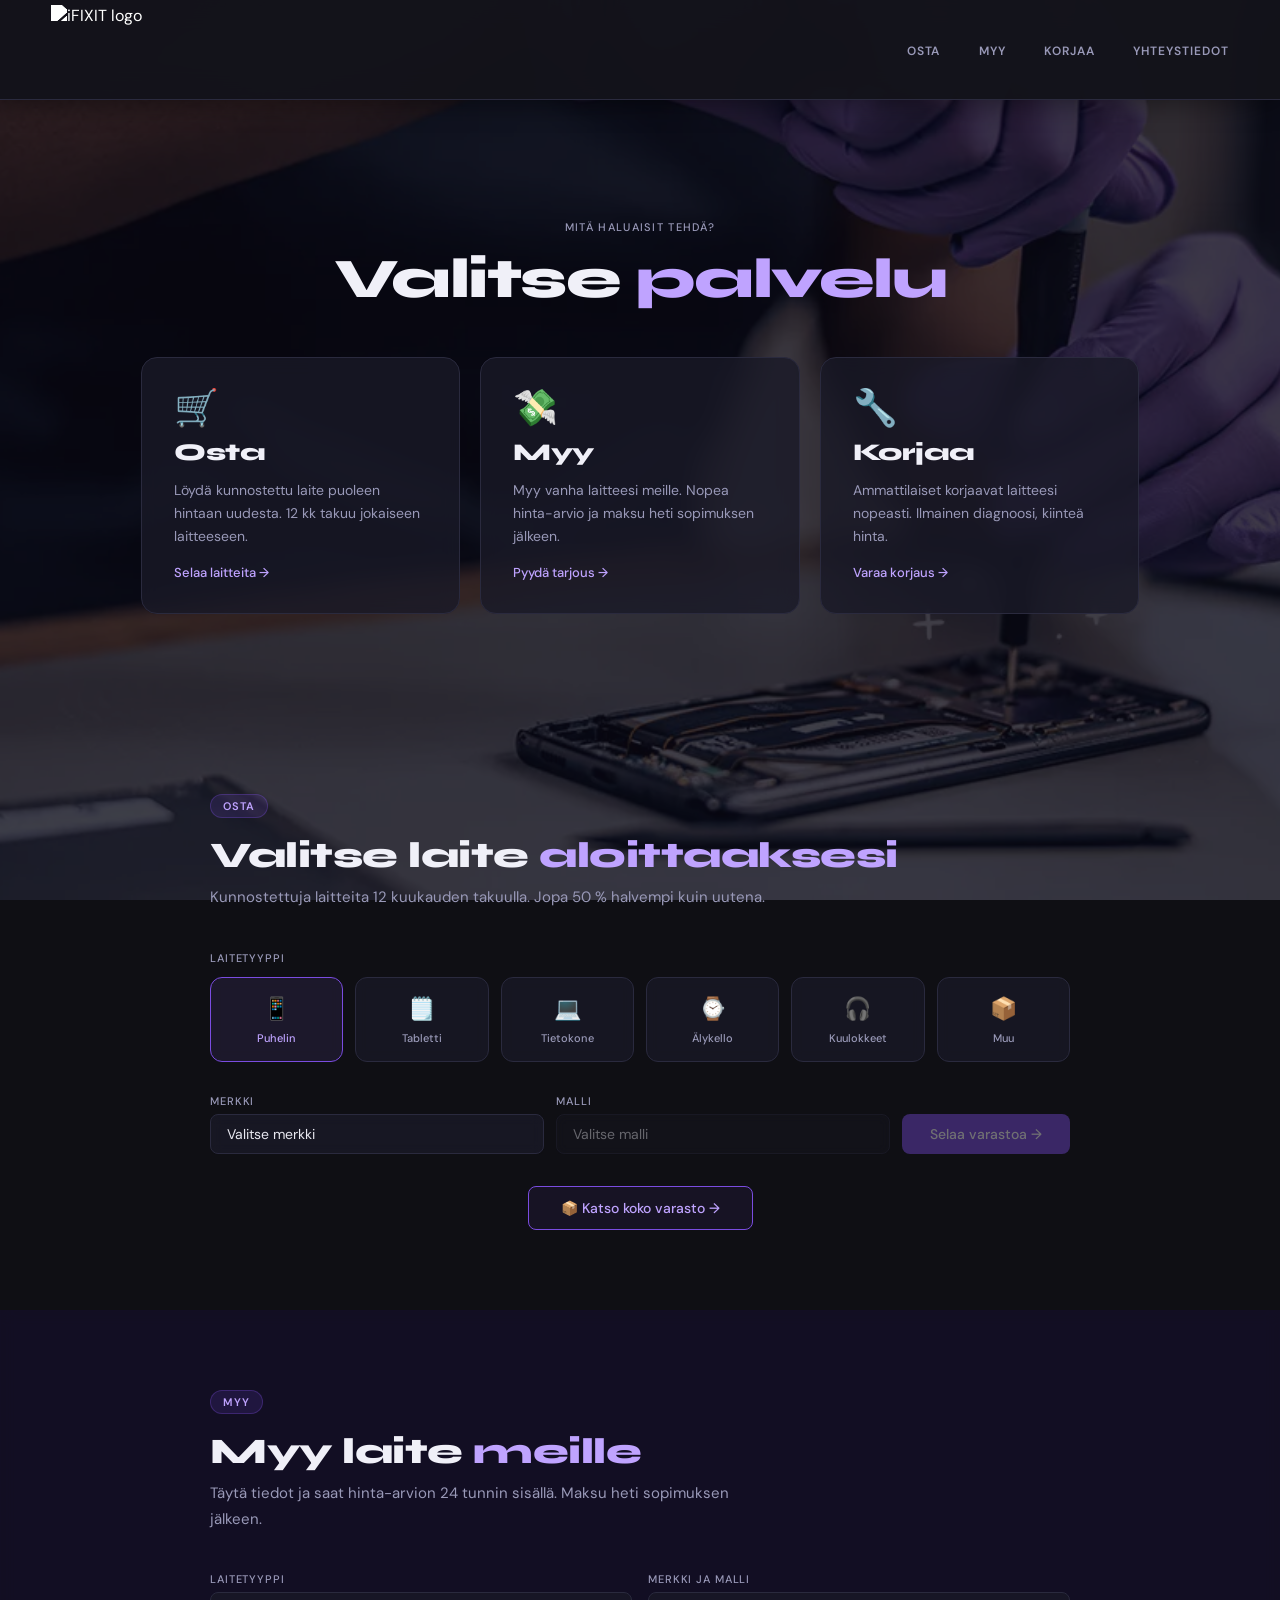
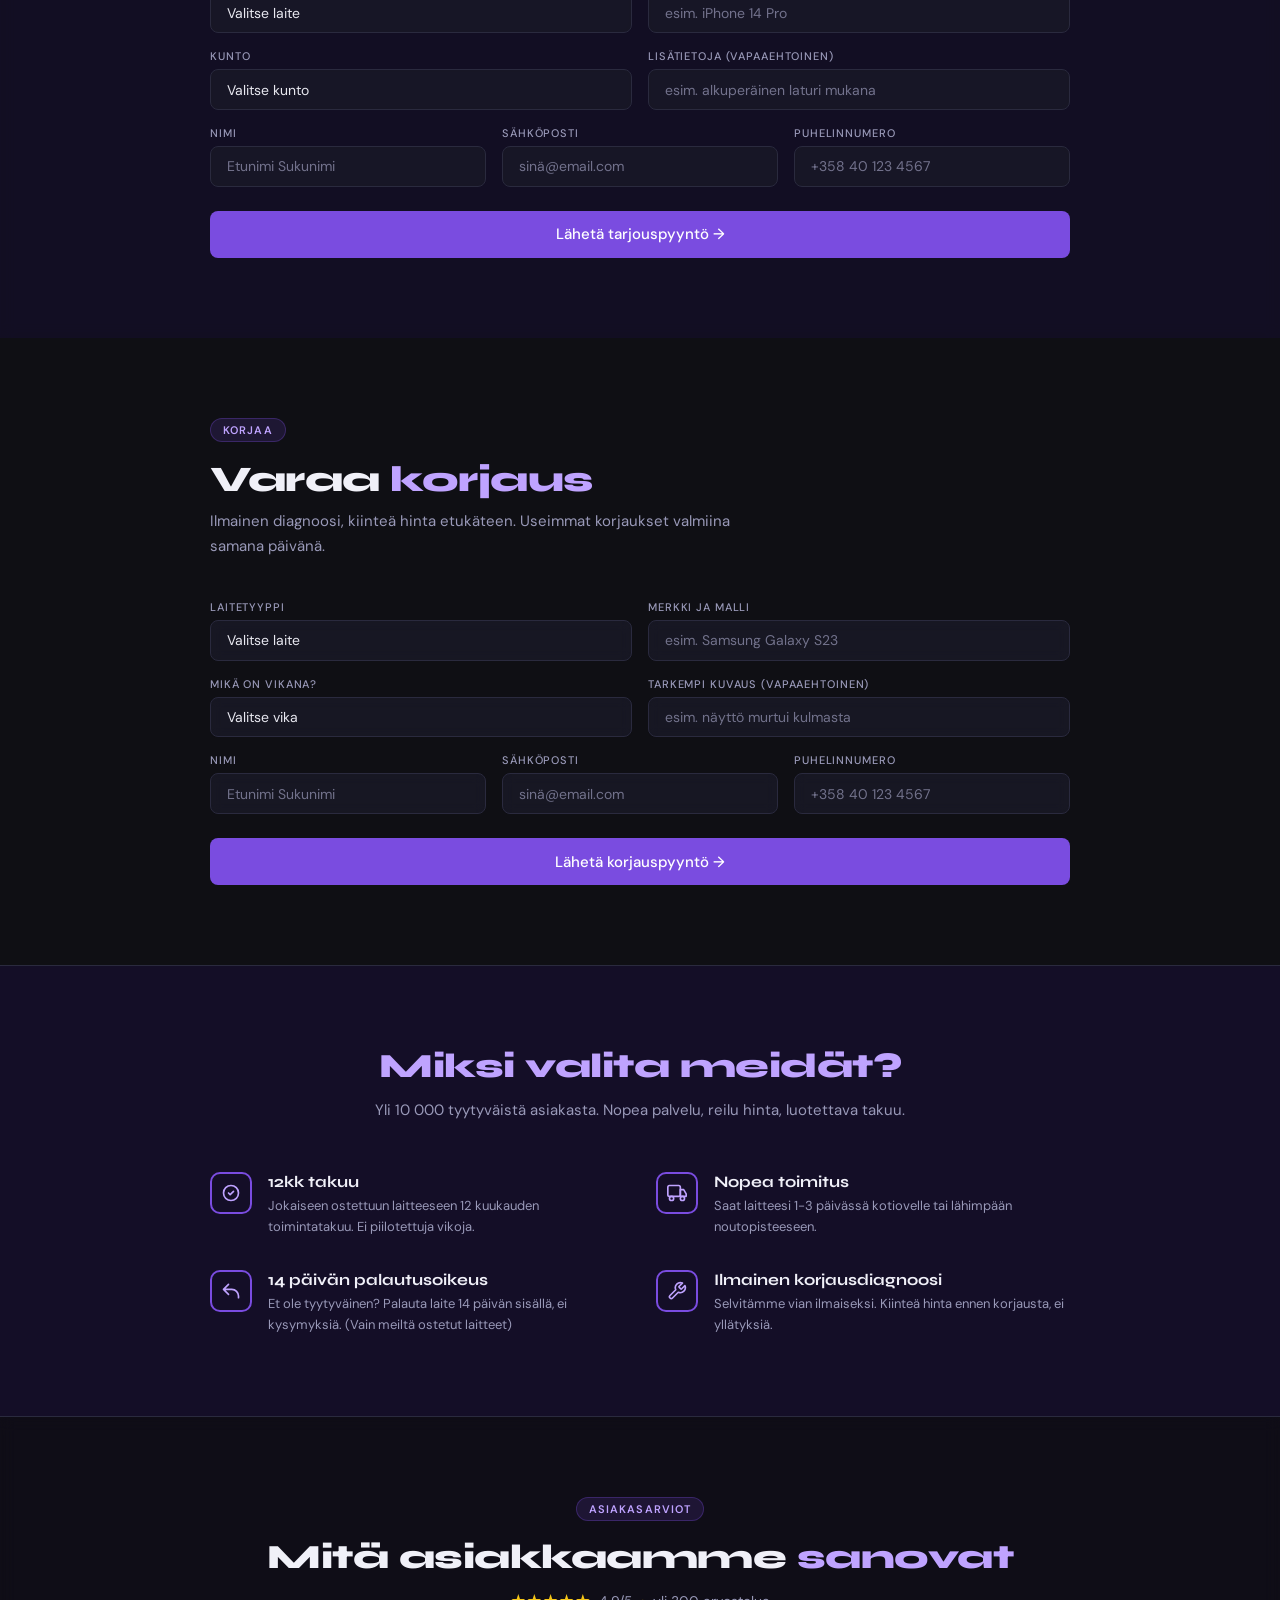
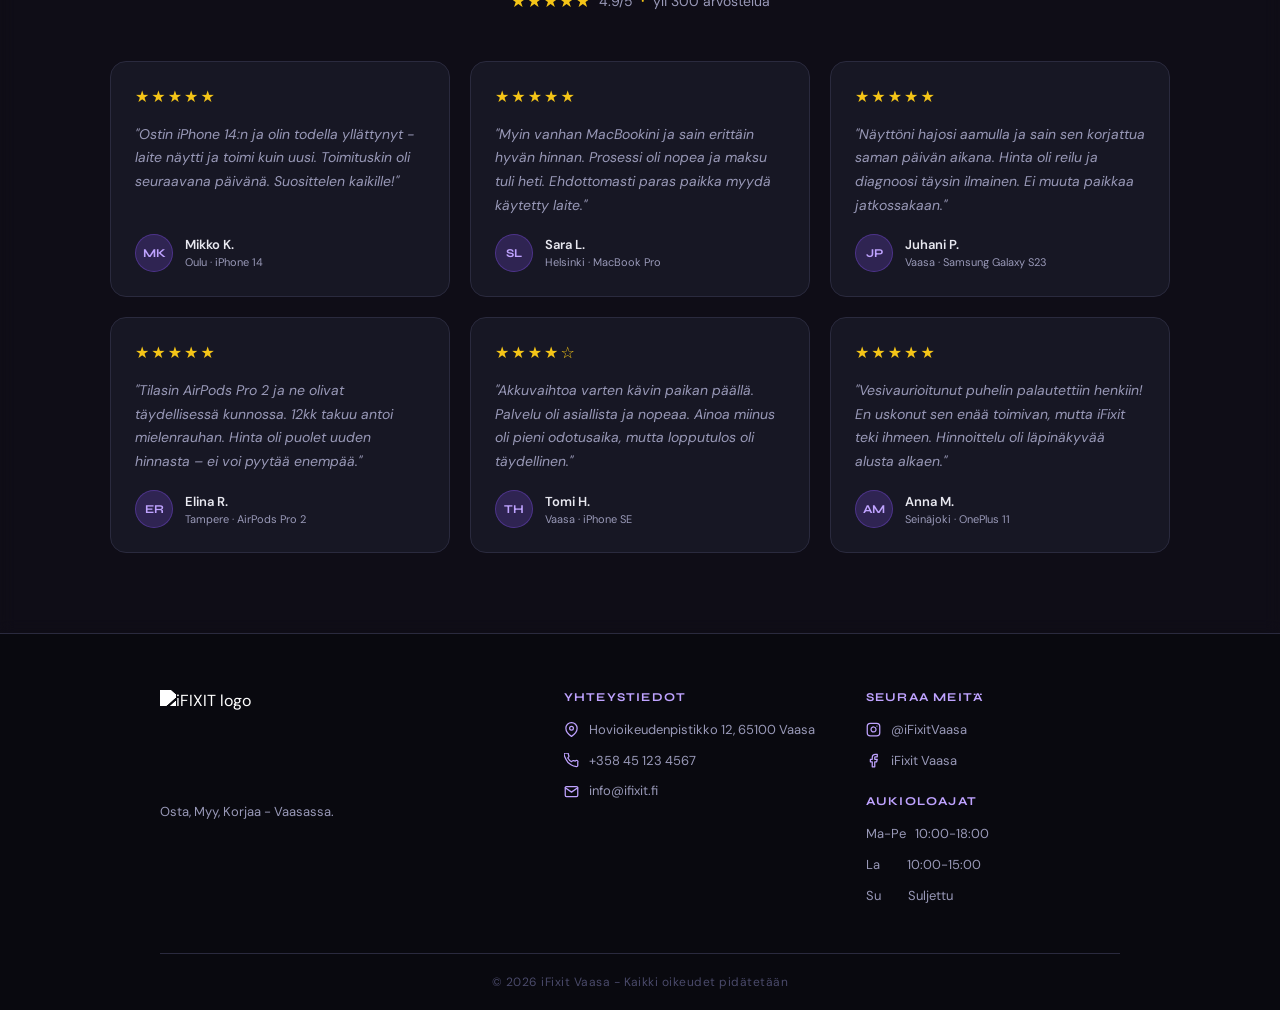
==== IFIXIT_FINAL/index.html @ 844f07f6 "nimi index.html githubiin" ====
<!DOCTYPE html>
<html lang="fi">
<head>
  <meta charset="UTF-8" />
  <meta name="viewport" content="width=device-width, initial-scale=1" />

  <!-- SEO -->
  <title>ifixit - Luotettava laitehuolto, osto ja myynti Vaasassa</title>
  <meta name="description" content="FixIT tarjoaa luotettavaa puhelin- ja tietokonehuoltoa, käytettyjen laitteiden myyntiä ja ostoa Vaasassa. Nopea palvelu, reilu hinnoittelu ja 12 kk takuu.">
  <meta name="keywords" content="puhelinhuolto Vaasa, tietokonehuolto Vaasa, käytetyt puhelimet, käytetyt tietokoneet, laitehuolto, iFixit Vaasa, FixIT">
  <meta name="author" content="FixIT Vaasa">

  <!-- GEO -->
  <meta name="geo.region" content="FI-VA">
  <meta name="geo.placename" content="Vaasa">
  <meta name="geo.position" content="63.0960;21.6158">
  <meta name="ICBM" content="63.0960, 21.6158">

  <!-- AI / Structured Data -->
  <script type="application/ld+json">
  {
    "@context": "https://schema.org",
    "@type": "LocalBusiness",
    "name": "FixIT Vaasa",
    "image": "https://ifixit-project.fi/KUVAT/FAVICON_IO/favicon.ico",
    "address": {
      "@type": "PostalAddress",
      "streetAddress": "Hovioikeudenpistikko 12",
      "addressLocality": "Vaasa",
      "postalCode": "65100",
      "addressCountry": "FI"
    },
    "telephone": "+358451234567",
    "url": "https://ifixit-project.fi",
    "priceRange": "€€",
    "description": "FixIT tarjoaa puhelin- ja tietokonehuoltoa, käytettyjen laitteiden myyntiä ja ostoa Vaasassa. Nopea palvelu ja 12 kk takuu.",
    "openingHours": [
      "Mo-Fr 10:00-18:00",
      "Sa 10:00-15:00"
    ]
  }
  </script>

  <!-- Fonts & Styles -->
  <link rel="preconnect" href="https://fonts.googleapis.com">
  <link href="https://fonts.googleapis.com/css2?family=Syne:wght@400;700;800&family=DM+Sans:wght@300;400;500&display=swap" rel="stylesheet">
  <link rel="stylesheet" href="ifixit.css" />

  <!-- Favicon -->
  <link rel="icon" type="image/png" sizes="32x32" href="KUVAT/FAVICON_IO/favicon.ico">
</head>
<body>

  <div class="bg-layer" id="bgLayer"></div>
  <div class="bg-layer" id="bgLayerNext"></div>

  <!-- NAVIGAATIOPALKKI -->
  <nav class="nav">
    <div class="nav__logo">
      <img src="kuvat/Logo1.png" alt="iFIXIT logo">
    </div>
    <ul class="nav__links">
      <li><a href="#osta">OSTA</a></li>
      <li><a href="#myy">MYY</a></li>
      <li><a href="#korjaa">KORJAA</a></li>
      <li><a href="#yhteystiedot">YHTEYSTIEDOT</a></li>
    </ul>
    <button class="nav__hamburger" id="hamburger" aria-label="Avaa valikko">
      <span></span><span></span><span></span>
    </button>
  </nav>

  <!-- MOBIILIVALIKKO -->
  <div class="nav__mobile" id="mobileMenu">
    <a href="#osta" class="mobile-link">OSTA</a>
    <a href="#myy" class="mobile-link">MYY</a>
    <a href="#korjaa" class="mobile-link">KORJAA</a>
    <a href="#yhteystiedot" class="mobile-link">YHTEYSTIEDOT</a>
  </div>

  <section class="hero">
    <p class="hero__label">Mitä haluaisit tehdä?</p>
    <h1>Valitse <em>palvelu</em></h1>
    <div class="service-cards">
      <a class="service-card" href="#osta">
        <div class="service-card__icon">🛒</div>
        <h2>Osta</h2>
        <p>Löydä kunnostettu laite puoleen hintaan uudesta. 12 kk takuu jokaiseen laitteeseen.</p>
        <span class="service-card__cta">Selaa laitteita →</span>
      </a>
      <a class="service-card" href="#myy">
        <div class="service-card__icon">💸</div>
        <h2>Myy</h2>
        <p>Myy vanha laitteesi meille. Nopea hinta-arvio ja maksu heti sopimuksen jälkeen.</p>
        <span class="service-card__cta">Pyydä tarjous →</span>
      </a>
      <a class="service-card" href="#korjaa">
        <div class="service-card__icon">🔧</div>
        <h2>Korjaa</h2>
        <p>Ammattilaiset korjaavat laitteesi nopeasti. Ilmainen diagnoosi, kiinteä hinta.</p>
        <span class="service-card__cta">Varaa korjaus →</span>
      </a>
    </div>
  </section>

  <section class="section" id="osta">
    <div class="section__inner">
      <div class="section__header">
        <span class="section__tag">Osta</span>
        <h2>Valitse laite <em>aloittaaksesi</em></h2>
        <p class="section__sub">Kunnostettuja laitteita 12 kuukauden takuulla. Jopa 50 % halvempi kuin uutena.</p>
      </div>

      <p class="devices-label">Laitetyyppi</p>
      <div class="devices" id="devicesGrid" role="list">
        <button class="device-box active" data-device="puhelin">📱<span>Puhelin</span></button>
        <button class="device-box" data-device="tabletti">🗒️<span>Tabletti</span></button>
        <button class="device-box" data-device="tietokone">💻<span>Tietokone</span></button>
        <button class="device-box" data-device="alykello">⌚<span>Älykello</span></button>
        <button class="device-box" data-device="kuulokkeet">🎧<span>Kuulokkeet</span></button>
        <button class="device-box" data-device="muu">📦<span>Muu</span></button>
      </div>

      <div class="selection-box">
        <div class="sel-wrap">
          <label class="sel-label" for="brand">Merkki</label>
          <select id="brand" class="select">
            <option value="">Valitse merkki</option>
          </select>
        </div>
        <div class="sel-wrap">
          <label class="sel-label" for="model">Malli</label>
          <select id="model" class="select" disabled>
            <option value="">Valitse malli</option>
          </select>
        </div>
        <div class="sel-wrap sel-wrap--btn">
          <span class="sel-label" style="visibility:hidden">ok</span>
          <button class="action-btn" id="continueBtn" disabled>Selaa varastoa →</button>
        </div>
      </div>

      <!-- KOKO VARASTO -NAPPI -->
      <div class="full-inventory-wrap">
        <a href="varasto.html" class="full-inventory-btn">📦 Katso koko varasto →</a>
      </div>
    </div>
  </section>

  <section class="section section--alt" id="myy">
    <div class="section__inner">
      <div class="section__header">
        <span class="section__tag">Myy</span>
        <h2>Myy laite <em>meille</em></h2>
        <p class="section__sub">Täytä tiedot ja saat hinta-arvion 24 tunnin sisällä. Maksu heti sopimuksen jälkeen.</p>
      </div>

      <form class="form" id="myyForm">
        <div class="form__row">
          <div class="form__group">
            <label class="sel-label" for="myy-laite">Laitetyyppi</label>
            <select class="select" id="myy-laite">
              <option value="">Valitse laite</option>
              <option>Puhelin</option><option>Tabletti</option><option>Tietokone</option>
              <option>Älykello</option><option>Kuulokkeet</option><option>Muu</option>
            </select>
          </div>
          <div class="form__group">
            <label class="sel-label" for="myy-merkki">Merkki ja malli</label>
            <input class="input" id="myy-merkki" type="text" placeholder="esim. iPhone 14 Pro" />
          </div>
        </div>
        <div class="form__row">
          <div class="form__group">
            <label class="sel-label" for="myy-kunto">Kunto</label>
            <select class="select" id="myy-kunto">
              <option value="">Valitse kunto</option>
              <option>Erinomainen - ei naarmuja</option>
              <option>Hyvä - pieniä kulumajälkiä</option>
              <option>Tyydyttävä - näkyviä naarmuja</option>
              <option>Heikko - rikkoutunut/ei toimi kunnolla</option>
            </select>
          </div>
          <div class="form__group">
            <label class="sel-label" for="myy-lisatieto">Lisätietoja (vapaaehtoinen)</label>
            <input class="input" id="myy-lisatieto" type="text" placeholder="esim. alkuperäinen laturi mukana" />
          </div>
        </div>
        <div class="form__row">
          <div class="form__group">
            <label class="sel-label" for="myy-nimi">Nimi</label>
            <input class="input" id="myy-nimi" type="text" placeholder="Etunimi Sukunimi" />
          </div>
          <div class="form__group">
            <label class="sel-label" for="myy-email">Sähköposti</label>
            <input class="input" id="myy-email" type="email" placeholder="sinä@email.com" />
          </div>
          <div class="form__group">
            <label class="sel-label" for="myy-puh">Puhelinnumero</label>
            <input class="input" id="myy-puh" type="tel" placeholder="+358 40 123 4567" />
          </div>
        </div>
        <button type="submit" class="action-btn action-btn--full">Lähetä tarjouspyyntö →</button>
        <p class="form__note" id="myySuccess" style="display:none">✓ Tarjouspyyntö lähetetty! Otamme yhteyttä pian!</p>
      </form>
    </div>
  </section>

  <section class="section" id="korjaa">
    <div class="section__inner">
      <div class="section__header">
        <span class="section__tag">Korjaa</span>
        <h2>Varaa <em>korjaus</em></h2>
        <p class="section__sub">Ilmainen diagnoosi, kiinteä hinta etukäteen. Useimmat korjaukset valmiina samana päivänä.</p>
      </div>

      <form class="form" id="korjaaForm">
        <div class="form__row">
          <div class="form__group">
            <label class="sel-label" for="korjaa-laite">Laitetyyppi</label>
            <select class="select" id="korjaa-laite">
              <option value="">Valitse laite</option>
              <option>Puhelin</option><option>Tabletti</option><option>Tietokone</option>
              <option>Älykello</option><option>Kuulokkeet</option><option>Muu</option>
            </select>
          </div>
          <div class="form__group">
            <label class="sel-label" for="korjaa-merkki">Merkki ja malli</label>
            <input class="input" id="korjaa-merkki" type="text" placeholder="esim. Samsung Galaxy S23" />
          </div>
        </div>
        <div class="form__row">
          <div class="form__group">
            <label class="sel-label" for="korjaa-vika">Mikä on vikana?</label>
            <select class="select" id="korjaa-vika">
              <option value="">Valitse vika</option>
              <option>Särkynyt näyttö</option><option>Akku ei kestä</option><option>Ei käynnisty</option>
              <option>Kamera ei toimi</option><option>Latauspiste rikki</option><option>Vesivaurio</option>
              <option>Näppäimistö/kosketuslevy rikki</option><option>Ääni ei toimi</option><option>Muu ongelma</option>
            </select>
          </div>
          <div class="form__group">
            <label class="sel-label" for="korjaa-kuvaus">Tarkempi kuvaus (vapaaehtoinen)</label>
            <input class="input" id="korjaa-kuvaus" type="text" placeholder="esim. näyttö murtui kulmasta" />
          </div>
        </div>
        <div class="form__row">
          <div class="form__group">
            <label class="sel-label" for="korjaa-nimi">Nimi</label>
            <input class="input" id="korjaa-nimi" type="text" placeholder="Etunimi Sukunimi" />
          </div>
          <div class="form__group">
            <label class="sel-label" for="korjaa-email">Sähköposti</label>
            <input class="input" id="korjaa-email" type="email" placeholder="sinä@email.com" />
          </div>
          <div class="form__group">
            <label class="sel-label" for="korjaa-puh">Puhelinnumero</label>
            <input class="input" id="korjaa-puh" type="tel" placeholder="+358 40 123 4567" />
          </div>
        </div>
        <button type="submit" class="action-btn action-btn--full">Lähetä korjauspyyntö →</button>
        <p class="form__note" id="korjaaSuccess" style="display:none">✓ Korjauspyyntö lähetetty! Otamme yhteyttä pian.</p>
      </form>
    </div>
  </section>

  <section class="promo" aria-labelledby="promo-title">
    <div class="promo__inner">
      <h2 id="promo-title" class="promo__heading">Miksi valita meidät?</h2>
      <p class="promo__sub">Yli 10 000 tyytyväistä asiakasta. Nopea palvelu, reilu hinta, luotettava takuu.</p>
      <div class="promo__features">
        <div class="feature">
          <div class="feat-icon"><svg viewBox="0 0 24 24"><path d="M9 12l2 2 4-4m6 2a9 9 0 11-18 0 9 9 0 0118 0z"/></svg></div>
          <div><p class="feat-title">12kk takuu</p><p class="feat-body">Jokaiseen ostettuun laitteeseen 12 kuukauden toimintatakuu. Ei piilotettuja vikoja.</p></div>
        </div>
        <div class="feature">
          <div class="feat-icon"><svg viewBox="0 0 24 24"><rect x="1" y="3" width="15" height="13" rx="2"/><path d="M16 8h4l3 5v3h-7V8z"/><circle cx="5.5" cy="18.5" r="2.5"/><circle cx="18.5" cy="18.5" r="2.5"/></svg></div>
          <div><p class="feat-title">Nopea toimitus</p><p class="feat-body">Saat laitteesi 1-3 päivässä kotiovelle tai lähimpään noutopisteeseen.</p></div>
        </div>
        <div class="feature">
          <div class="feat-icon"><svg viewBox="0 0 24 24"><path d="M3 10h10a8 8 0 018 8v2M3 10l6 6m-6-6l6-6"/></svg></div>
          <div><p class="feat-title">14 päivän palautusoikeus</p><p class="feat-body">Et ole tyytyväinen? Palauta laite 14 päivän sisällä, ei kysymyksiä. (Vain meiltä ostetut laitteet)</p></div>
        </div>
        <div class="feature">
          <div class="feat-icon"><svg viewBox="0 0 24 24"><path d="M14.7 6.3a1 1 0 000 1.4l1.6 1.6a1 1 0 001.4 0l3.77-3.77a6 6 0 01-7.94 7.94l-6.91 6.91a2.12 2.12 0 01-3-3l6.91-6.91a6 6 0 017.94-7.94l-3.76 3.76z"/></svg></div>
          <div><p class="feat-title">Ilmainen korjausdiagnoosi</p><p class="feat-body">Selvitämme vian ilmaiseksi. Kiinteä hinta ennen korjausta, ei yllätyksiä.</p></div>
        </div>
      </div>
    </div>
  </section>

  <!-- ASIAKASARVIOT-OSIO -->
  <section class="reviews">
    <div class="reviews__inner">
      <div class="reviews__header">
        <span class="section__tag">Asiakasarviot</span>
        <h2 class="reviews__title">Mitä asiakkaamme<em> sanovat</em></h2>
        <div class="reviews__stars-total">
          ★★★★★ <span>4.9/5</span> · <span class="reviews__count">yli 300 arvostelua</span>
        </div>
      </div>
      <div class="reviews__grid">

        <div class="review-card">
          <div class="review-card__stars">★★★★★</div>
          <p class="review-card__text">"Ostin iPhone 14:n ja olin todella yllättynyt - laite näytti ja toimi kuin uusi. Toimituskin oli seuraavana päivänä. Suosittelen kaikille!"</p>
          <div class="review-card__author">
            <div class="review-card__avatar">MK</div>
            <div>
              <p class="review-card__name">Mikko K.</p>
              <p class="review-card__meta">Oulu · iPhone 14</p>
            </div>
          </div>
        </div>

        <div class="review-card">
          <div class="review-card__stars">★★★★★</div>
          <p class="review-card__text">"Myin vanhan MacBookini ja sain erittäin hyvän hinnan. Prosessi oli nopea ja maksu tuli heti. Ehdottomasti paras paikka myydä käytetty laite."</p>
          <div class="review-card__author">
            <div class="review-card__avatar">SL</div>
            <div>
              <p class="review-card__name">Sara L.</p>
              <p class="review-card__meta">Helsinki · MacBook Pro</p>
            </div>
          </div>
        </div>

        <div class="review-card">
          <div class="review-card__stars">★★★★★</div>
          <p class="review-card__text">"Näyttöni hajosi aamulla ja sain sen korjattua saman päivän aikana. Hinta oli reilu ja diagnoosi täysin ilmainen. Ei muuta paikkaa jatkossakaan."</p>
          <div class="review-card__author">
            <div class="review-card__avatar">JP</div>
            <div>
              <p class="review-card__name">Juhani P.</p>
              <p class="review-card__meta">Vaasa · Samsung Galaxy S23</p>
            </div>
          </div>
        </div>

        <div class="review-card">
          <div class="review-card__stars">★★★★★</div>
          <p class="review-card__text">"Tilasin AirPods Pro 2 ja ne olivat täydellisessä kunnossa. 12kk takuu antoi mielenrauhan. Hinta oli puolet uuden hinnasta – ei voi pyytää enempää."</p>
          <div class="review-card__author">
            <div class="review-card__avatar">ER</div>
            <div>
              <p class="review-card__name">Elina R.</p>
              <p class="review-card__meta">Tampere · AirPods Pro 2</p>
            </div>
          </div>
        </div>

        <div class="review-card">
          <div class="review-card__stars">★★★★☆</div>
          <p class="review-card__text">"Akkuvaihtoa varten kävin paikan päällä. Palvelu oli asiallista ja nopeaa. Ainoa miinus oli pieni odotusaika, mutta lopputulos oli täydellinen."</p>
          <div class="review-card__author">
            <div class="review-card__avatar">TH</div>
            <div>
              <p class="review-card__name">Tomi H.</p>
              <p class="review-card__meta">Vaasa · iPhone SE</p>
            </div>
          </div>
        </div>

        <div class="review-card">
          <div class="review-card__stars">★★★★★</div>
          <p class="review-card__text">"Vesivaurioitunut puhelin palautettiin henkiin! En uskonut sen enää toimivan, mutta iFixit teki ihmeen. Hinnoittelu oli läpinäkyvää alusta alkaen."</p>
          <div class="review-card__author">
            <div class="review-card__avatar">AM</div>
            <div>
              <p class="review-card__name">Anna M.</p>
              <p class="review-card__meta">Seinäjoki · OnePlus 11</p>
            </div>
          </div>
        </div>

      </div>
    </div>
  </section>

  <footer class="footer" id="yhteystiedot">
    <div class="footer__inner">
      <div class="footer__brand">
        <img src="kuvat/Logo1.png" alt="iFIXIT logo" class="footer__logo">
        <p class="footer__tagline">Osta, Myy, Korjaa - Vaasassa.</p>
      </div>
      <div class="footer__col">
        <p class="footer__heading">Yhteystiedot</p>
        <ul class="footer__list">
          <li><svg viewBox="0 0 24 24" fill="none" stroke-width="2" stroke-linecap="round" stroke-linejoin="round"><path d="M21 10c0 7-9 13-9 13s-9-6-9-13a9 9 0 0118 0z"/><circle cx="12" cy="10" r="3"/></svg>Hovioikeudenpistikko 12, 65100 Vaasa</li>
          <li><svg viewBox="0 0 24 24" fill="none" stroke-width="2" stroke-linecap="round" stroke-linejoin="round"><path d="M22 16.92v3a2 2 0 01-2.18 2 19.79 19.79 0 01-8.63-3.07A19.5 19.5 0 013.07 9.81a19.79 19.79 0 01-3.07-8.68A2 2 0 012 0h3a2 2 0 012 1.72c.127.96.361 1.903.7 2.81a2 2 0 01-.45 2.11L6.09 7.91a16 16 0 006 6l1.27-1.27a2 2 0 012.11-.45c.907.339 1.85.573 2.81.7A2 2 0 0122 14.92v2z"/></svg><a href="tel:+358451234567">+358 45 123 4567</a></li>
          <li><svg viewBox="0 0 24 24" fill="none" stroke-width="2" stroke-linecap="round" stroke-linejoin="round"><path d="M4 4h16c1.1 0 2 .9 2 2v12c0 1.1-.9 2-2 2H4c-1.1 0-2-.9-2-2V6c0-1.1.9-2 2-2z"/><polyline points="22,6 12,13 2,6"/></svg><a href="mailto:info@ifixit.fi">info@ifixit.fi</a></li>
        </ul>
      </div>
      <div class="footer__col">
        <p class="footer__heading">Seuraa meitä</p>
        <ul class="footer__list">
          <li><svg viewBox="0 0 24 24" fill="none" stroke-width="2" stroke-linecap="round" stroke-linejoin="round"><rect x="2" y="2" width="20" height="20" rx="5"/><path d="M16 11.37A4 4 0 1112.63 8 4 4 0 0116 11.37z"/><line x1="17.5" y1="6.5" x2="17.51" y2="6.5"/></svg><a href="https://instagram.com/iFixitVaasa" target="_blank">@iFixitVaasa</a></li>
          <li><svg viewBox="0 0 24 24" fill="none" stroke-width="2" stroke-linecap="round" stroke-linejoin="round"><path d="M18 2h-3a5 5 0 00-5 5v3H7v4h3v8h4v-8h3l1-4h-4V7a1 1 0 011-1h3z"/></svg><a href="https://facebook.com/ifixitvaasa" target="_blank">iFixit Vaasa</a></li>
        </ul>
        <p class="footer__heading" style="margin-top: 1.5rem;">Aukioloajat</p>
        <ul class="footer__list">
          <li>Ma-Pe &nbsp; 10:00-18:00</li>
          <li>La &nbsp;&nbsp;&nbsp;&nbsp;&nbsp;&nbsp;&nbsp; 10:00-15:00</li>
          <li>Su &nbsp;&nbsp;&nbsp;&nbsp;&nbsp;&nbsp;&nbsp; Suljettu</li>
        </ul>
      </div>
    </div>
    <div class="footer__bottom">
      <p>© 2026 iFixit Vaasa - Kaikki oikeudet pidätetään</p>
    </div>
  </footer>

  <script>
    const deviceData = {
      puhelin:    { bg: 'KUVAT/luurinkorjaus.png',      brands: { 'Apple': ['iPhone 16','iPhone 15','iPhone 14','iPhone SE'], 'Samsung': ['Galaxy S24','Galaxy S23','Galaxy A55','Galaxy Z Flip 5'], 'Xiaomi': ['Xiaomi 14','Redmi Note 13','POCO X6'], 'OnePlus': ['OnePlus 12','OnePlus Nord 4','OnePlus 11'], 'Google': ['Pixel 9','Pixel 8a','Pixel 8'] } },
      tabletti:   { bg: 'KUVAT/tabletti.png',   brands: { 'Apple': ['iPad Pro 13"','iPad Air M2','iPad Mini 7','iPad 10. gen'], 'Samsung': ['Galaxy Tab S9','Galaxy Tab S8','Galaxy Tab A9'], 'Lenovo': ['Tab P12','Tab M10 Plus'], 'Microsoft': ['Surface Pro 11','Surface Go 4'] } },
      tietokone:  { bg: 'KUVAT/tietokone.png',  brands: { 'Apple': ['MacBook Pro 16"','MacBook Pro 14"','MacBook Air M3'], 'Dell': ['XPS 15','XPS 13','Inspiron 15'], 'Lenovo': ['ThinkPad X1 Carbon','ThinkPad T14','IdeaPad 5'], 'HP': ['Spectre x360','EliteBook 840'], 'Asus': ['ZenBook 14','ROG Zephyrus G14'] } },
      alykello:   { bg: 'KUVAT/alykello.png',   brands: { 'Apple': ['Apple Watch Series 10','Apple Watch SE 2','Apple Watch Ultra 2'], 'Samsung': ['Galaxy Watch 7','Galaxy Watch 6'], 'Garmin': ['Fenix 7X','Forerunner 965','Venu 3'], 'Fitbit': ['Sense 2','Versa 4','Charge 6'] } },
      kuulokkeet: { bg: 'KUVAT/kuulokkeet.png', brands: { 'Apple': ['AirPods Pro 2','AirPods 4','AirPods Max'], 'Sony': ['WH-1000XM5','WF-1000XM5','LinkBuds S'], 'Bose': ['QuietComfort 45','QuietComfort Earbuds II'], 'Samsung': ['Galaxy Buds3 Pro','Galaxy Buds3'], 'Jabra': ['Elite 85h','Elite 10'] } },
      muu:        { bg: 'KUVAT/muu.png',        brands: { 'Apple': ['Apple TV 4K','HomePod mini','AirTag'], 'Samsung': ['Smart TV Neo QLED','Frame TV'], 'Meta': ['Quest 3','Quest 3S','Ray-Ban Meta'], 'Muu merkki': ['Muu laite'] } }
    };

    const bgLayer = document.getElementById('bgLayer');
    const bgNext  = document.getElementById('bgLayerNext');
    let currentBg = '';

    function setBackground(url) {
      if (url === currentBg) return;
      currentBg = url;
      bgNext.style.backgroundImage = url ? `url('${url}')` : '';
      bgNext.style.opacity = url ? '1' : '0';
      setTimeout(() => {
        bgLayer.style.backgroundImage = url ? `url('${url}')` : '';
        bgNext.style.opacity = '0';
      }, 700);
    }

    const brandSel = document.getElementById('brand');
    const modelSel = document.getElementById('model');
    const contBtn  = document.getElementById('continueBtn');
    let activeDevice = 'puhelin';

    function populateBrands(device) {
      const brands = deviceData[device]?.brands || {};
      brandSel.innerHTML = '<option value="">Valitse merkki</option>';
      Object.keys(brands).forEach(b => {
        const o = document.createElement('option');
        o.value = b; o.textContent = b;
        brandSel.appendChild(o);
      });
      modelSel.innerHTML = '<option value="">Valitse malli</option>';
      modelSel.disabled = true;
      updateBtn();
    }

    function populateModels(device, brand) {
      const list = deviceData[device]?.brands[brand] || [];
      modelSel.innerHTML = '<option value="">Valitse malli</option>';
      list.forEach(m => {
        const o = document.createElement('option');
        o.value = m; o.textContent = m;
        modelSel.appendChild(o);
      });
      modelSel.disabled = list.length === 0;
      updateBtn();
    }

    function updateBtn() {
      const ok = brandSel.value && modelSel.value;
      contBtn.disabled = !ok;
      contBtn.classList.toggle('ready', !!ok);
    }

    document.getElementById('devicesGrid').querySelectorAll('.device-box').forEach(b => {
      b.addEventListener('click', () => {
        document.querySelectorAll('.device-box').forEach(x => x.classList.remove('active'));
        b.classList.add('active');
        activeDevice = b.dataset.device;
        setBackground(deviceData[activeDevice]?.bg || '');
        populateBrands(activeDevice);
      });
    });

    brandSel.addEventListener('change', () => populateModels(activeDevice, brandSel.value));
    modelSel.addEventListener('change', updateBtn);
    populateBrands('puhelin');
    setBackground(deviceData['puhelin'].bg);

    contBtn.addEventListener('click', () => {
      if (contBtn.disabled) return;
      const brand = brandSel.value;
      const model = modelSel.value;
      const params = new URLSearchParams({ device: activeDevice, brand, model });
      window.location.href = `varasto.html?${params}`;
    });

    document.getElementById('myyForm').addEventListener('submit', e => {
      e.preventDefault();
      document.getElementById('myySuccess').style.display = 'block';
      e.target.reset();
    });
    document.getElementById('korjaaForm').addEventListener('submit', e => {
      e.preventDefault();
      document.getElementById('korjaaSuccess').style.display = 'block';
      e.target.reset();
    });

    document.querySelectorAll('a[href^="#"], .mobile-link').forEach(a => {
      a.addEventListener('click', e => {
        const href = a.getAttribute('href');
        const target = document.querySelector(href);
        if (target) {
          e.preventDefault();
          mobileMenu.classList.remove('open');
          hamburger.classList.remove('open');
          const navH = 100;
          const top = target.getBoundingClientRect().top + window.scrollY - navH - 20;
          window.scrollTo({ top, behavior: 'smooth' });
        }
      });
    });

    const hamburger = document.getElementById('hamburger');
    const mobileMenu = document.getElementById('mobileMenu');

    hamburger.addEventListener('click', () => {
      const open = mobileMenu.classList.toggle('open');
      hamburger.classList.toggle('open', open);
      hamburger.setAttribute('aria-label', open ? 'Sulje valikko' : 'Avaa valikko');
    });

    document.addEventListener('click', e => {
      if (!hamburger.contains(e.target) && !mobileMenu.contains(e.target)) {
        mobileMenu.classList.remove('open');
        hamburger.classList.remove('open');
      }
    });
  </script>
</body>
</html>
---- IFIXIT_FINAL/ifixit.css ----
@import url('https://fonts.googleapis.com/css2?family=Syne:wght@400;700;800&family=DM+Sans:wght@300;400;500&display=swap');

    :root {
      --violet: #7A4CE0;
      --violet-light: #BFA3FF;
      --violet-dark: #5a34b0;
      --violet-bg: #1e1a2e;
      --violet-bg-deep: #150f2a;
      --text: #e8e8f0;
      --text-muted: #9999b8;
      --bg: #0f0f14;
      --bg-card: #1a1a27;
      --border: #2a2a3e;
    }

    *, *::before, *::after { box-sizing: border-box; margin: 0; padding: 0; }
    html { scroll-behavior: smooth; }
    html, body { height: 100%; }

    body {
      font-family: 'DM Sans', system-ui, sans-serif;
      color: var(--text);
      background: var(--bg);
    }

    .bg-layer {
      position: fixed;
      inset: 0;
      z-index: 0;
      background-size: cover;
      background-position: center 50%;
      background-repeat: no-repeat;
      transition: opacity 0.7s ease;
      pointer-events: none;
    }
    #bgLayer { opacity: 1; }
    #bgLayerNext { opacity: 0; }

    body::after {
      content: '';
      position: fixed;
      inset: 0;
      z-index: 1;
      background: rgba(10, 8, 20, 0.78);
      pointer-events: none;
    }

    .nav, header, section, footer { position: relative; z-index: 2; }

    /* NAVIGAATIOPALKKI */
    .nav {
      display: flex;
      justify-content: space-between;
      align-items: center;
      padding: 0 clamp(16px, 4vw, 60px);
      background: rgba(19, 19, 26, 0.97);
      backdrop-filter: blur(16px);
      -webkit-backdrop-filter: blur(16px);
      border-bottom: 1px solid var(--border);
      position: fixed;          /* fixed = pysyy aina näkyvissä */
      top: 0;
      left: 0;
      right: 0;
      z-index: 1000;
      box-shadow: 0 4px 24px rgba(0,0,0,0.4);
      height: 100px;
    }
    .nav__logo img {
      height: 90px;
      width: auto;
      display: block;
      filter: brightness(0) invert(1);
    }

    /* Linkit työpöytänäkymässä */
    .nav__links {
      display: flex;
      gap: clamp(16px, 3vw, 40px);
      list-style: none;
    }
    .nav__links a {
      text-decoration: none;
      color: var(--text-muted);
      font-weight: 600;
      font-size: 12px;
      letter-spacing: 0.08em;
      transition: color 0.15s;
    }
    .nav__links a:hover { color: var(--text); }

    /* Hampurilaisnappi mobiilia varten */
    .nav__hamburger {
      display: none;
      flex-direction: column;
      justify-content: center;
      gap: 5px;
      width: 36px;
      height: 36px;
      background: none;
      border: none;
      cursor: pointer;
      padding: 4px;
    }
    .nav__hamburger span {
      display: block;
      height: 2px;
      width: 100%;
      background: var(--text);
      border-radius: 2px;
      transition: transform 0.25s, opacity 0.25s;
    }
    .nav__hamburger.open span:nth-child(1) { transform: translateY(7px) rotate(45deg); }
    .nav__hamburger.open span:nth-child(2) { opacity: 0; }
    .nav__hamburger.open span:nth-child(3) { transform: translateY(-7px) rotate(-45deg); }

    /* Mobiilivalikko – avautuu hampurilaisnapista */
    .nav__mobile {
      display: none;
      position: fixed;
      top: 100px;
      left: 0;
      right: 0;
      background: rgba(13, 13, 20, 0.98);
      backdrop-filter: blur(16px);
      z-index: 999;
      border-bottom: 1px solid var(--border);
      flex-direction: column;
      padding: 1.5rem clamp(16px, 4vw, 60px);
      gap: 0;
    }
    .nav__mobile.open { display: flex; }
    .nav__mobile a {
      text-decoration: none;
      color: var(--text-muted);
      font-weight: 600;
      font-size: 14px;
      letter-spacing: 0.08em;
      padding: 1rem 0;
      border-bottom: 1px solid var(--border);
      transition: color 0.15s;
    }
    .nav__mobile a:last-child { border-bottom: none; }
    .nav__mobile a:hover { color: var(--violet-light); }

    /* Kehon yläpehmuste kiinteän navin takia */
    body { padding-top: 100px; }

    /* HERO-OSIO (etusivu) */
    .hero {
      padding: clamp(60px, 10vw, 120px) clamp(16px, 4vw, 60px) clamp(60px, 8vw, 100px);
      text-align: center;
      max-width: 1100px;
      margin: 0 auto;
    }
    .hero__label { font-size: 11px; letter-spacing: 0.12em; text-transform: uppercase; color: var(--text-muted); margin-bottom: 1rem; font-weight: 500; }
    .hero h1 { font-family: 'Syne', sans-serif; font-size: clamp(32px, 6vw, 56px); font-weight: 800; letter-spacing: -1.5px; line-height: 1.05; margin-bottom: 3rem; color: #f0f0f8; }
    .hero h1 em { font-style: normal; color: var(--violet-light); }

    .service-cards {
      display: grid;
      grid-template-columns: repeat(3, minmax(0, 1fr));
      gap: 20px;
    }
    .service-card {
      display: flex;
      flex-direction: column;
      align-items: flex-start;
      gap: 12px;
      padding: 2rem;
      background: rgba(26, 26, 39, 0.8);
      backdrop-filter: blur(10px);
      border: 1px solid var(--border);
      border-radius: 16px;
      text-decoration: none;
      color: var(--text);
      transition: border-color 0.2s, transform 0.2s, background 0.2s;
      cursor: pointer;
    }
    .service-card:hover {
      border-color: var(--violet);
      transform: translateY(-6px);
      background: rgba(30, 26, 46, 0.9);
    }
    .service-card__icon { font-size: 36px; line-height: 1; }
    .service-card h2 { font-family: 'Syne', sans-serif; font-size: 24px; font-weight: 800; letter-spacing: -0.5px; color: #f0f0f8; }
    .service-card p { font-size: 14px; color: var(--text-muted); line-height: 1.65; flex: 1; text-align: left; }
    .service-card__cta { font-size: 13px; font-weight: 500; color: var(--violet-light); margin-top: 4px; }

    /* SISÄLTÖOSIOT */
    .section {
      padding: 5rem clamp(16px, 4vw, 60px);
      /* Jättää tilaa naville kun vieritetään ankkurilinkistä */
      scroll-margin-top: 100px;
    }
    .section--alt {
      background: rgba(21, 15, 42, 0.7);
      backdrop-filter: blur(8px);
    }
    .section__inner { max-width: 860px; margin: 0 auto; }
    .section__header { margin-bottom: 2.5rem; }
    .section__tag {
      display: inline-block;
      font-size: 11px;
      font-weight: 600;
      letter-spacing: 0.1em;
      text-transform: uppercase;
      color: var(--violet-light);
      background: rgba(122, 76, 224, 0.15);
      border: 1px solid rgba(122, 76, 224, 0.3);
      padding: 4px 12px;
      border-radius: 99px;
      margin-bottom: 1rem;
    }
    .section__header h2 { font-family: 'Syne', sans-serif; font-size: clamp(24px, 4vw, 36px); font-weight: 800; letter-spacing: -0.5px; color: #f0f0f8; margin-bottom: 0.5rem; }
    .section__header h2 em { font-style: normal; color: var(--violet-light); }
    .section__sub { font-size: 15px; color: var(--text-muted); line-height: 1.7; max-width: 560px; }

    .devices-label { font-size: 11px; font-weight: 500; letter-spacing: 0.08em; text-transform: uppercase; color: var(--text-muted); margin-bottom: 0.75rem; }
    .devices {
      display: grid;
      grid-template-columns: repeat(6, minmax(0, 1fr));
      gap: 12px;
      margin-bottom: 2rem;
    }
    .device-box {
      display: flex; flex-direction: column; align-items: center; justify-content: center;
      gap: 8px; padding: 1rem 0.5rem;
      background: rgba(26, 26, 39, 0.75);
      backdrop-filter: blur(6px);
      border: 1px solid var(--border);
      border-radius: 12px;
      cursor: pointer;
      transition: border-color 0.18s, background 0.18s, transform 0.18s;
      color: var(--text);
      font-family: 'DM Sans', sans-serif;
      font-size: 22px;
    }
    .device-box span { font-size: 11px; font-weight: 500; color: var(--text-muted); }
    .device-box:hover { border-color: var(--violet); transform: translateY(-3px); }
    .device-box.active { border: 1.5px solid var(--violet); background: rgba(30, 26, 46, 0.9); }
    .device-box.active span { color: var(--violet-light); }

    .selection-box { display: flex; gap: 12px; flex-wrap: wrap; }
    .form { display: flex; flex-direction: column; gap: 16px; }
    .form__row { display: grid; grid-template-columns: repeat(auto-fit, minmax(200px, 1fr)); gap: 16px; }
    .form__group { display: flex; flex-direction: column; gap: 6px; }
    .sel-wrap { display: flex; flex-direction: column; gap: 6px; flex: 1; min-width: 180px; }
    .sel-wrap--btn { flex: 0 0 auto; min-width: 0; justify-content: flex-end; }
    .sel-label { font-size: 11px; font-weight: 500; letter-spacing: 0.08em; text-transform: uppercase; color: var(--text-muted); }

    .select, .input {
      appearance: none;
      padding: 0.65rem 1rem;
      border: 1px solid var(--border);
      border-radius: 8px;
      background: rgba(26, 26, 39, 0.8);
      backdrop-filter: blur(6px);
      color: var(--text);
      font-size: 14px;
      font-family: 'DM Sans', sans-serif;
      outline: none;
      transition: border-color 0.15s;
      width: 100%;
    }
    .select:focus, .input:focus { border-color: var(--violet); }
    .select:disabled { opacity: 0.4; cursor: not-allowed; }
    .input::placeholder { color: var(--text-muted); opacity: 0.7; }

    .action-btn {
      padding: 0.7rem 1.75rem;
      background: var(--violet);
      color: #fff;
      border: none;
      border-radius: 8px;
      font-family: 'DM Sans', sans-serif;
      font-size: 14px;
      font-weight: 500;
      cursor: not-allowed;
      opacity: 0.4;
      white-space: nowrap;
      transition: opacity 0.15s, background 0.15s;
    }
    .action-btn.ready, .action-btn--full { opacity: 1; cursor: pointer; }
    .action-btn.ready:hover, .action-btn--full:hover { background: var(--violet-dark); }
    .action-btn--full { width: 100%; padding: 0.85rem; font-size: 15px; margin-top: 8px; }

    .form__note { font-size: 14px; color: #6dcf9e; margin-top: 8px; font-weight: 500; }

    /* MIKSI VALITA MEIDÄT -OSIO */
    .promo {
      background: rgba(21, 15, 42, 0.92);
      backdrop-filter: blur(12px);
      border-top: 1px solid var(--border);
      padding: 5rem clamp(16px, 4vw, 60px);
    }
    .promo__inner { max-width: 860px; margin: 0 auto; }
    .promo__heading { font-family: 'Syne', sans-serif; font-size: clamp(22px, 3.5vw, 34px); font-weight: 800; color: var(--violet-light); text-align: center; margin-bottom: 0.75rem; letter-spacing: -0.5px; }
    .promo__sub { font-size: 15px; color: var(--text-muted); text-align: center; max-width: 560px; margin: 0 auto 3rem; line-height: 1.7; }
    .promo__features { display: grid; grid-template-columns: repeat(2, minmax(0, 1fr)); gap: 2rem; }
    .feature { display: flex; gap: 1rem; align-items: flex-start; }
    .feat-icon { width: 42px; height: 42px; flex-shrink: 0; border: 2px solid var(--violet); border-radius: 10px; display: flex; align-items: center; justify-content: center; }
    .feat-icon svg { width: 20px; height: 20px; stroke: var(--violet-light); fill: none; stroke-width: 2; stroke-linecap: round; stroke-linejoin: round; }
    .feat-title { font-family: 'Syne', sans-serif; font-size: 16px; font-weight: 700; color: #f0f0f8; margin-bottom: 4px; }
    .feat-body { font-size: 13px; color: var(--text-muted); line-height: 1.65; }

    /* ALATUNNISTE */
    .footer {
      background: rgba(10, 10, 16, 0.98);
      border-top: 1px solid var(--border);
      padding: 3.5rem clamp(16px, 4vw, 60px) 0;
      scroll-margin-top: 100px;
    }
    .footer__inner {
      max-width: 960px;
      margin: 0 auto;
      display: grid;
      grid-template-columns: 1.4fr 1fr 1fr;
      gap: 3rem;
      padding-bottom: 3rem;
    }
    .footer__logo { height: 100px; width: auto; max-width: 240px; object-fit: contain; margin-bottom: 0.75rem; display: block; filter: brightness(0) invert(1); }
    .footer__tagline { font-size: 13px; color: var(--text-muted); line-height: 1.6; }
    .footer__brand { display: flex; flex-direction: column; }
    .footer__heading { font-family: 'Syne', sans-serif; font-size: 12px; font-weight: 700; letter-spacing: 0.1em; text-transform: uppercase; color: var(--violet-light); margin-bottom: 1rem; }
    .footer__list { list-style: none; display: flex; flex-direction: column; gap: 0.7rem; }
    .footer__list li { display: flex; align-items: center; gap: 10px; font-size: 13px; color: var(--text-muted); line-height: 1.5; }
    .footer__list svg { width: 15px; height: 15px; stroke: var(--violet-light); flex-shrink: 0; }
    .footer__list a { color: var(--text-muted); text-decoration: none; transition: color 0.15s; }
    .footer__list a:hover { color: var(--violet-light); }
    .footer__bottom { border-top: 1px solid var(--border); padding: 1.25rem 0; text-align: center; font-size: 12px; color: #4a4a6a; letter-spacing: 0.04em; max-width: 960px; margin: 0 auto; }

    /* RESPONSIIVISUUS (eri näyttöleveydet) */
    @media (max-width: 900px) {
      .service-cards { grid-template-columns: 1fr; }
      .promo__features { grid-template-columns: 1fr; }
      .devices { grid-template-columns: repeat(3, minmax(0, 1fr)); }
      .footer__inner { grid-template-columns: 1fr 1fr; }
    }

    @media (max-width: 600px) {
      .nav__links { display: none; }
      .nav__hamburger { display: flex; }

      .nav__logo img { height: 44px; }

      .hero { padding: 40px 20px 50px; }
      .service-cards { grid-template-columns: 1fr !important; gap: 16px; }
      .service-card { padding: 1.5rem; }
      .service-card__icon { font-size: 30px; }
      .devices { grid-template-columns: repeat(2, 1fr) !important; gap: 10px; }
      .device-box { padding: 0.8rem 0.5rem; font-size: 20px; }
      .form__row { grid-template-columns: 1fr !important; }
      .sel-wrap, .form__group { min-width: 0 !important; }
      .promo__features { grid-template-columns: 1fr !important; gap: 1.5rem; }
      .footer__inner { grid-template-columns: 1fr; gap: 2rem; }
    }
    /* KOKO VARASTO -NAPPI */
    .full-inventory-wrap {
      margin-top: 2rem;
      text-align: center;
    }
    .full-inventory-btn {
      display: inline-block;
      padding: 0.75rem 2rem;
      border: 1px solid var(--violet);
      border-radius: 8px;
      color: var(--violet-light);
      background: rgba(122, 76, 224, 0.08);
      font-size: 14px;
      font-weight: 500;
      font-family: 'DM Sans', sans-serif;
      text-decoration: none;
      transition: background 0.15s, border-color 0.15s, transform 0.15s;
    }
    .full-inventory-btn:hover {
      background: rgba(122, 76, 224, 0.2);
      transform: translateY(-2px);
    }

    /* ASIAKASARVIOT-OSIO */
    .reviews {
      padding: 5rem clamp(16px, 4vw, 60px);
      background: rgba(15, 12, 26, 0.6);
      backdrop-filter: blur(8px);
      border-top: 1px solid var(--border);
    }
    .reviews__inner { max-width: 1060px; margin: 0 auto; }
    .reviews__header { text-align: center; margin-bottom: 3rem; }
    .reviews__title {
      font-family: 'Syne', sans-serif;
      font-size: clamp(22px, 3.5vw, 34px);
      font-weight: 800;
      color: #f0f0f8;
      letter-spacing: -0.5px;
      margin-bottom: 0.75rem;
    }
    .reviews__title em { font-style: normal; color: var(--violet-light); }
    .reviews__stars-total {
      font-size: 18px;
      color: #f5c518;
      display: flex;
      align-items: center;
      justify-content: center;
      gap: 8px;
    }
    .reviews__stars-total span { font-size: 14px; color: var(--text-muted); font-family: 'DM Sans', sans-serif; }
    .reviews__count { color: var(--text-muted) !important; }

    .reviews__grid {
      display: grid;
      grid-template-columns: repeat(3, minmax(0, 1fr));
      gap: 20px;
    }

    .review-card {
      background: rgba(26, 26, 39, 0.85);
      border: 1px solid var(--border);
      border-radius: 16px;
      padding: 1.5rem;
      display: flex;
      flex-direction: column;
      gap: 1rem;
      transition: border-color 0.2s, transform 0.2s;
    }
    .review-card:hover {
      border-color: rgba(122, 76, 224, 0.4);
      transform: translateY(-3px);
    }
    .review-card__stars { font-size: 16px; color: #f5c518; letter-spacing: 2px; }
    .review-card__text {
      font-size: 14px;
      color: var(--text-muted);
      line-height: 1.7;
      flex: 1;
      font-style: italic;
    }
    .review-card__author {
      display: flex;
      align-items: center;
      gap: 12px;
      margin-top: auto;
    }
    .review-card__avatar {
      width: 38px;
      height: 38px;
      border-radius: 50%;
      background: rgba(122, 76, 224, 0.25);
      border: 1px solid rgba(122, 76, 224, 0.4);
      display: flex;
      align-items: center;
      justify-content: center;
      font-size: 12px;
      font-weight: 700;
      color: var(--violet-light);
      flex-shrink: 0;
      font-family: 'Syne', sans-serif;
    }
    .review-card__name {
      font-size: 13px;
      font-weight: 600;
      color: var(--text);
    }
    .review-card__meta {
      font-size: 11px;
      color: var(--text-muted);
      margin-top: 2px;
    }

    @media (max-width: 900px) {
      .reviews__grid { grid-template-columns: repeat(2, minmax(0, 1fr)); }
    }
    @media (max-width: 600px) {
      .reviews__grid { grid-template-columns: 1fr; }
    }
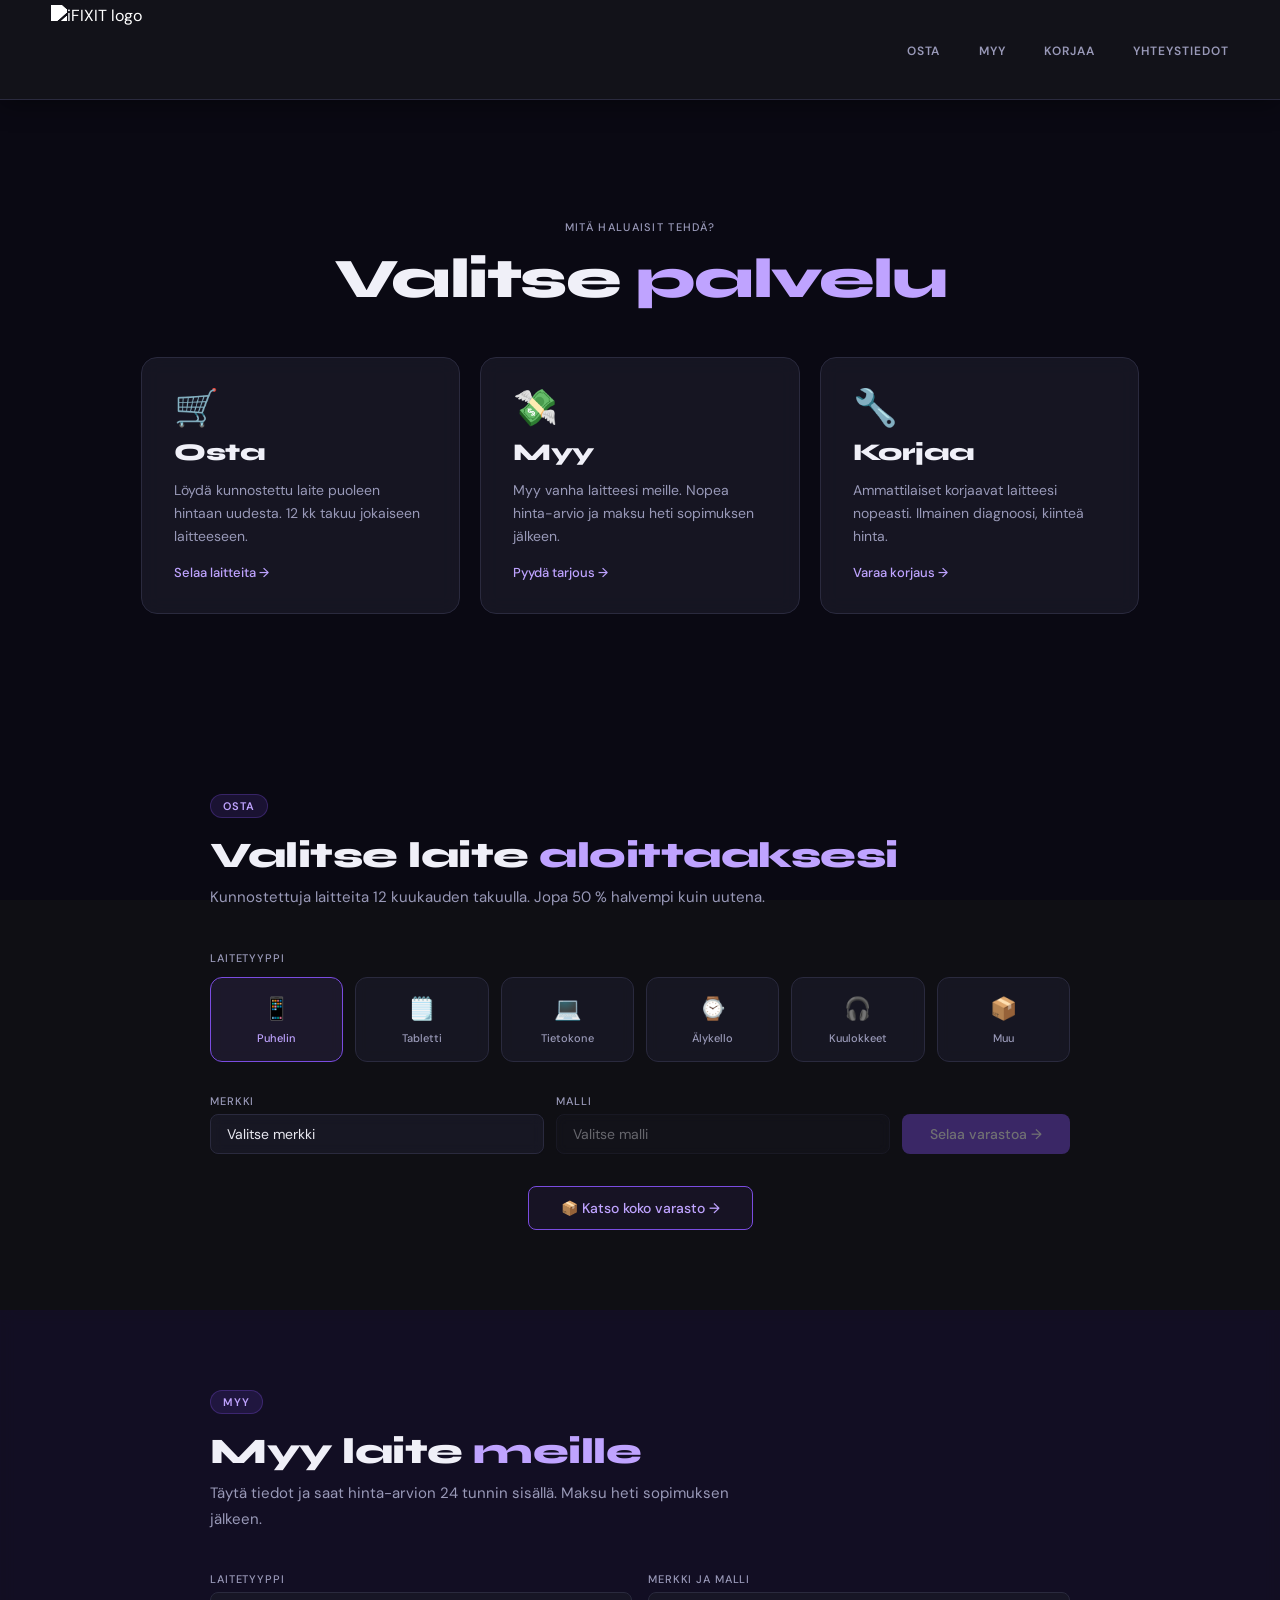
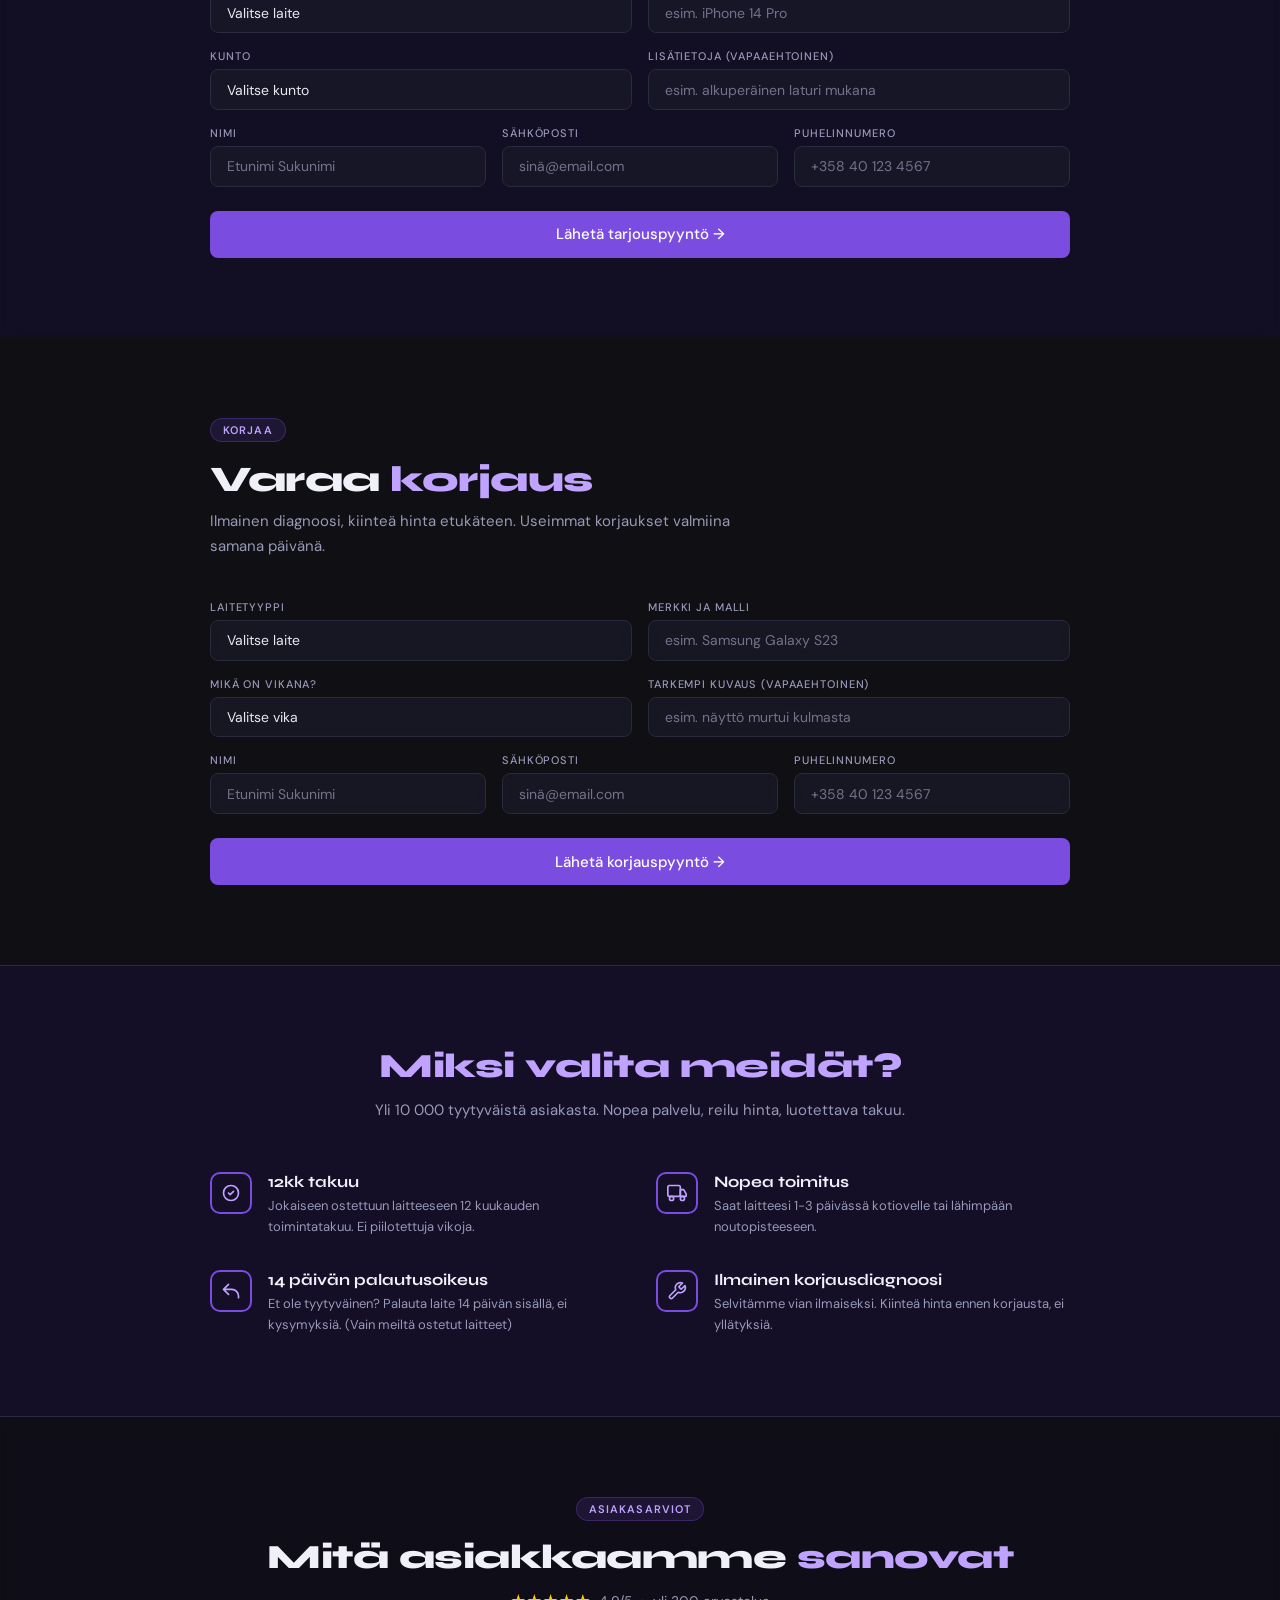
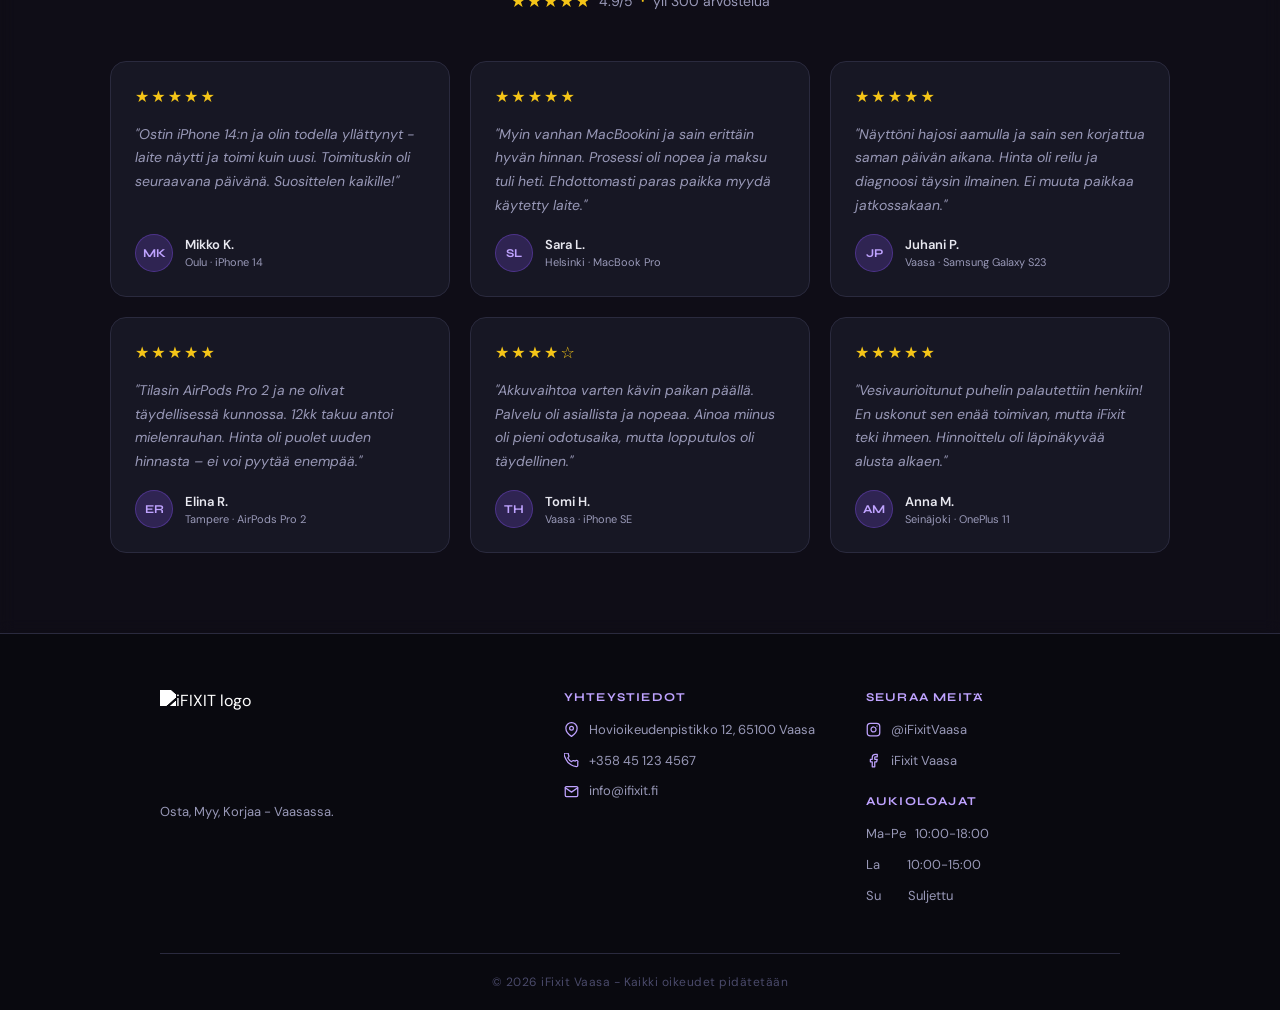
==== commit 6701e82b: "." ====
--- a/IFIXIT_FINAL/index.html
+++ b/IFIXIT_FINAL/index.html
@@ -22,7 +22,7 @@
     "@context": "https://schema.org",
     "@type": "LocalBusiness",
     "name": "FixIT Vaasa",
-    "image": "https://ifixit-project.fi/KUVAT/FAVICON_IO/favicon.ico",
+    "image": "https://ifixit-project.fi/kuvat/FAVICON_IO/favicon.ico",
     "address": {
       "@type": "PostalAddress",
       "streetAddress": "Hovioikeudenpistikko 12",
@@ -47,7 +47,7 @@
   <link rel="stylesheet" href="ifixit.css" />
 
   <!-- Favicon -->
-  <link rel="icon" type="image/png" sizes="32x32" href="KUVAT/FAVICON_IO/favicon.ico">
+  <link rel="icon" type="image/png" sizes="32x32" href="kuvat/FAVICON_IO/favicon.ico">
 </head>
 <body>
 
@@ -412,12 +412,12 @@
 
   <script>
     const deviceData = {
-      puhelin:    { bg: 'KUVAT/luurinkorjaus.png',      brands: { 'Apple': ['iPhone 16','iPhone 15','iPhone 14','iPhone SE'], 'Samsung': ['Galaxy S24','Galaxy S23','Galaxy A55','Galaxy Z Flip 5'], 'Xiaomi': ['Xiaomi 14','Redmi Note 13','POCO X6'], 'OnePlus': ['OnePlus 12','OnePlus Nord 4','OnePlus 11'], 'Google': ['Pixel 9','Pixel 8a','Pixel 8'] } },
-      tabletti:   { bg: 'KUVAT/tabletti.png',   brands: { 'Apple': ['iPad Pro 13"','iPad Air M2','iPad Mini 7','iPad 10. gen'], 'Samsung': ['Galaxy Tab S9','Galaxy Tab S8','Galaxy Tab A9'], 'Lenovo': ['Tab P12','Tab M10 Plus'], 'Microsoft': ['Surface Pro 11','Surface Go 4'] } },
-      tietokone:  { bg: 'KUVAT/tietokone.png',  brands: { 'Apple': ['MacBook Pro 16"','MacBook Pro 14"','MacBook Air M3'], 'Dell': ['XPS 15','XPS 13','Inspiron 15'], 'Lenovo': ['ThinkPad X1 Carbon','ThinkPad T14','IdeaPad 5'], 'HP': ['Spectre x360','EliteBook 840'], 'Asus': ['ZenBook 14','ROG Zephyrus G14'] } },
-      alykello:   { bg: 'KUVAT/alykello.png',   brands: { 'Apple': ['Apple Watch Series 10','Apple Watch SE 2','Apple Watch Ultra 2'], 'Samsung': ['Galaxy Watch 7','Galaxy Watch 6'], 'Garmin': ['Fenix 7X','Forerunner 965','Venu 3'], 'Fitbit': ['Sense 2','Versa 4','Charge 6'] } },
-      kuulokkeet: { bg: 'KUVAT/kuulokkeet.png', brands: { 'Apple': ['AirPods Pro 2','AirPods 4','AirPods Max'], 'Sony': ['WH-1000XM5','WF-1000XM5','LinkBuds S'], 'Bose': ['QuietComfort 45','QuietComfort Earbuds II'], 'Samsung': ['Galaxy Buds3 Pro','Galaxy Buds3'], 'Jabra': ['Elite 85h','Elite 10'] } },
-      muu:        { bg: 'KUVAT/muu.png',        brands: { 'Apple': ['Apple TV 4K','HomePod mini','AirTag'], 'Samsung': ['Smart TV Neo QLED','Frame TV'], 'Meta': ['Quest 3','Quest 3S','Ray-Ban Meta'], 'Muu merkki': ['Muu laite'] } }
+      puhelin:    { bg: 'kuvat/luurinkorjaus.png',      brands: { 'Apple': ['iPhone 16','iPhone 15','iPhone 14','iPhone SE'], 'Samsung': ['Galaxy S24','Galaxy S23','Galaxy A55','Galaxy Z Flip 5'], 'Xiaomi': ['Xiaomi 14','Redmi Note 13','POCO X6'], 'OnePlus': ['OnePlus 12','OnePlus Nord 4','OnePlus 11'], 'Google': ['Pixel 9','Pixel 8a','Pixel 8'] } },
+      tabletti:   { bg: 'kuvat/tabletti.png',   brands: { 'Apple': ['iPad Pro 13"','iPad Air M2','iPad Mini 7','iPad 10. gen'], 'Samsung': ['Galaxy Tab S9','Galaxy Tab S8','Galaxy Tab A9'], 'Lenovo': ['Tab P12','Tab M10 Plus'], 'Microsoft': ['Surface Pro 11','Surface Go 4'] } },
+      tietokone:  { bg: 'kuvat/tietokone.png',  brands: { 'Apple': ['MacBook Pro 16"','MacBook Pro 14"','MacBook Air M3'], 'Dell': ['XPS 15','XPS 13','Inspiron 15'], 'Lenovo': ['ThinkPad X1 Carbon','ThinkPad T14','IdeaPad 5'], 'HP': ['Spectre x360','EliteBook 840'], 'Asus': ['ZenBook 14','ROG Zephyrus G14'] } },
+      alykello:   { bg: 'kuvat/alykello.png',   brands: { 'Apple': ['Apple Watch Series 10','Apple Watch SE 2','Apple Watch Ultra 2'], 'Samsung': ['Galaxy Watch 7','Galaxy Watch 6'], 'Garmin': ['Fenix 7X','Forerunner 965','Venu 3'], 'Fitbit': ['Sense 2','Versa_4','Charge_6'] } },
+      kuulokkeet: { bg: 'kuvat/kuulokkeet.png', brands: { 'Apple': ['AirPods Pro 2','AirPods_4','AirPods Max'], 'Sony': ['WH-1000XM5','WF-1000XM5','LinkBuds S'], 'Bose': ['QuietComfort_45','QuietComfort_Earbuds II'], 'Samsung': ['Galaxy Buds3 Pro','Galaxy Buds3'], 'Jabra': ['Elite_85h','Elite_10'] } },
+      muu:        { bg: 'kuvat/muu.png',        brands: { 'Apple': ['Apple TV_4K','HomePod mini','AirTag'], 'Samsung': ['Smart TV_Neo QLED','Frame TV'], 'Meta': ['Quest_3','Quest_3S','Ray-Ban_Meta'], 'Muu_merkki': ['Muu_laitte'] } }
     };
 
     const bgLayer = document.getElementById('bgLayer');
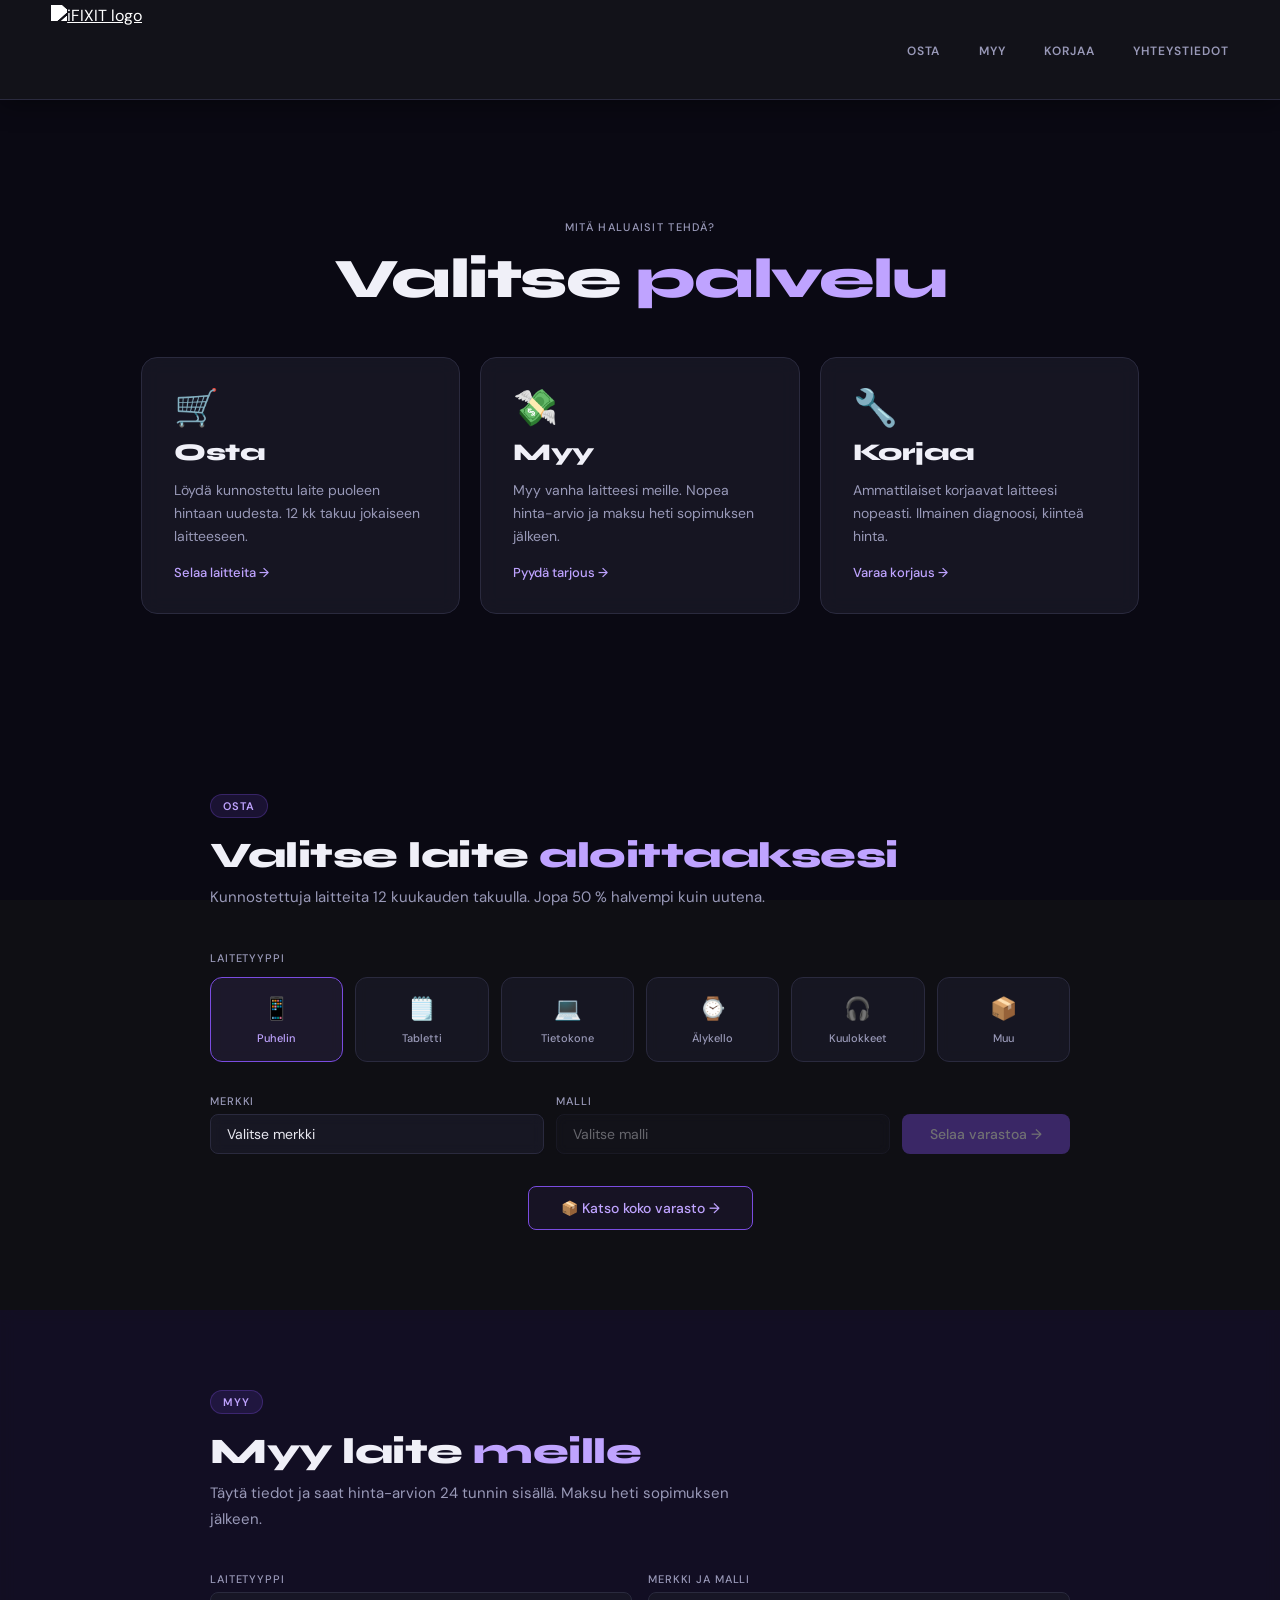
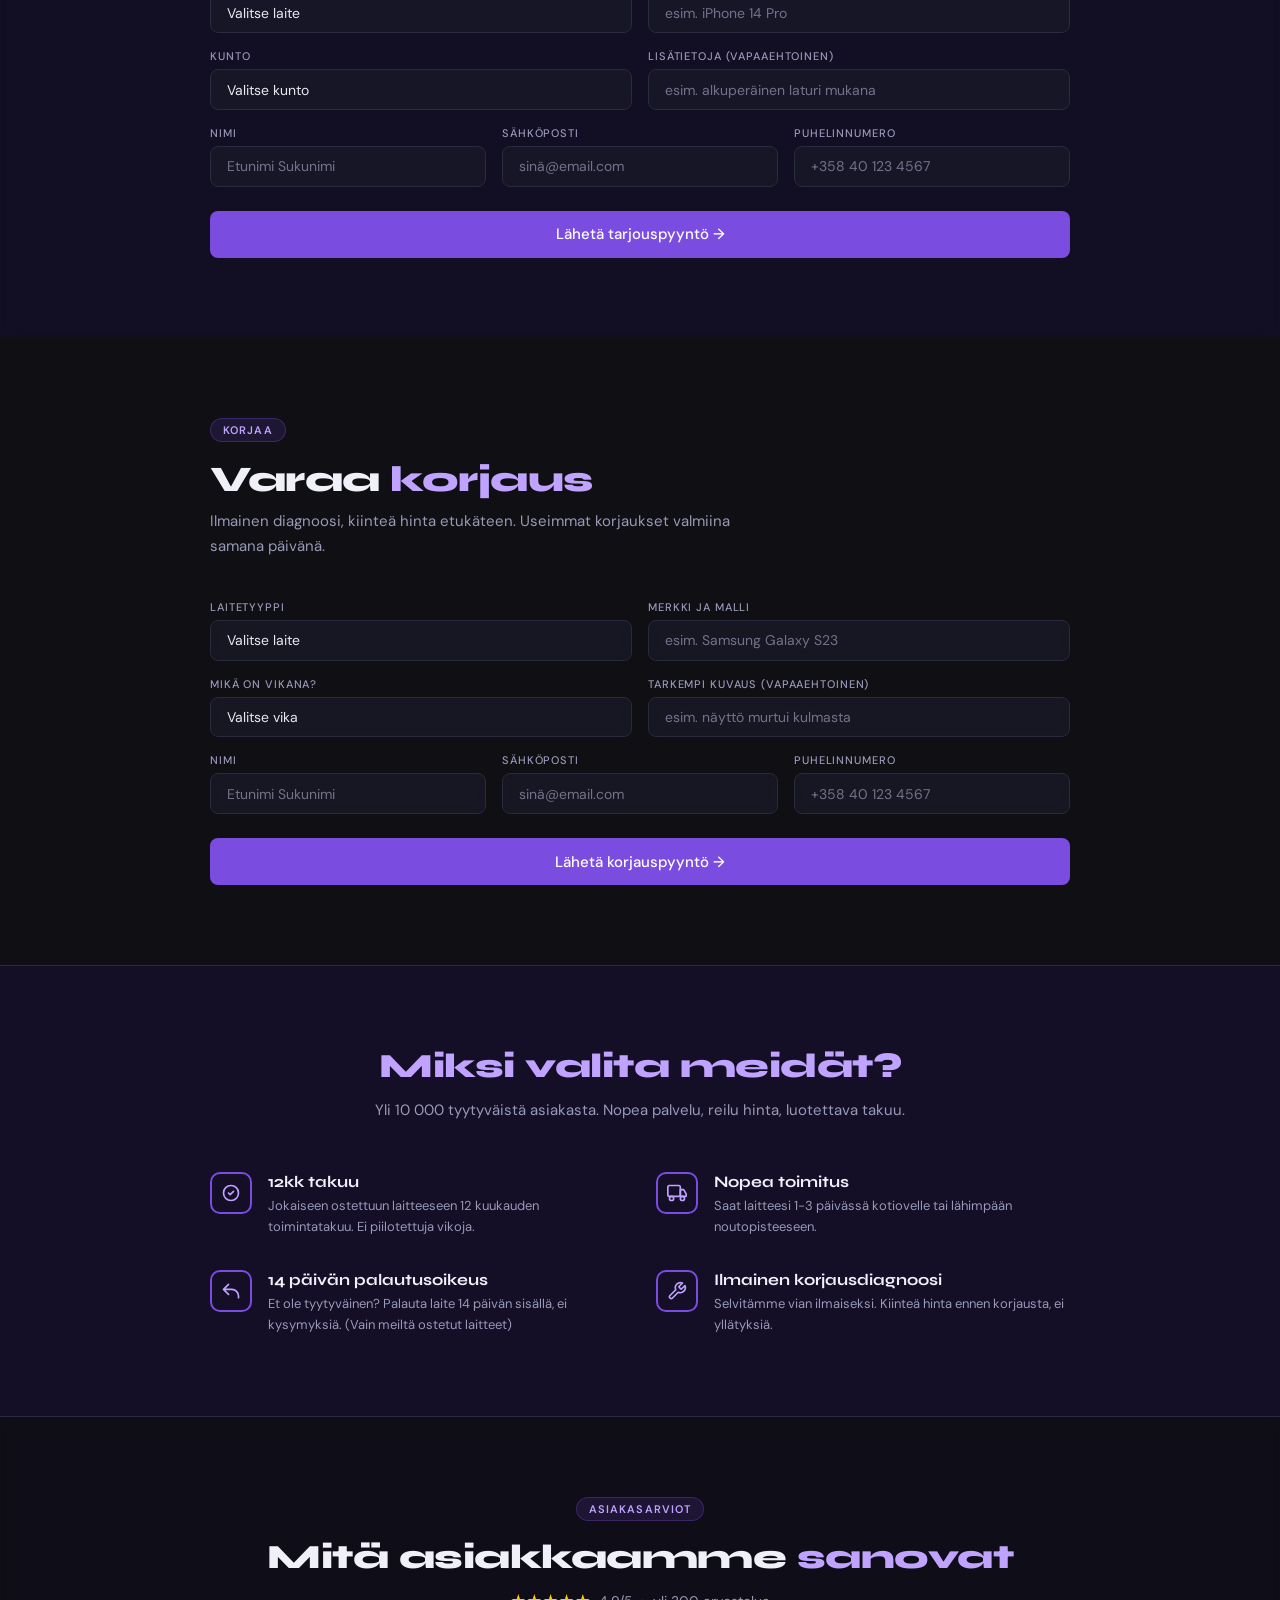
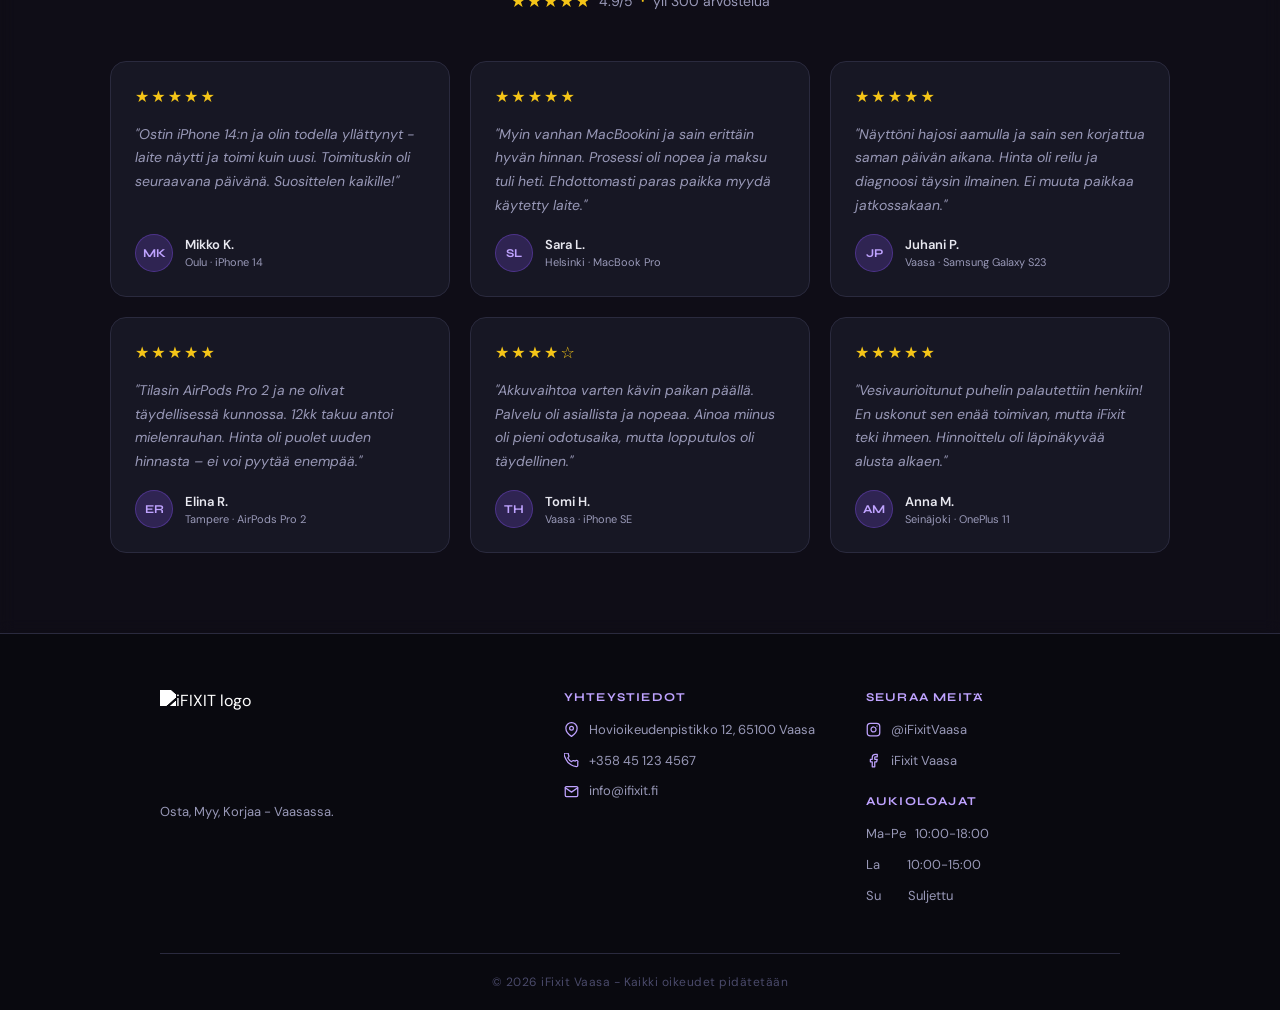
==== commit 186882e4: "Tehty Logosta linkki joka palauttaa etusivulle" ====
--- a/IFIXIT_FINAL/index.html
+++ b/IFIXIT_FINAL/index.html
@@ -57,8 +57,10 @@
   <!-- NAVIGAATIOPALKKI -->
   <nav class="nav">
     <div class="nav__logo">
-      <img src="kuvat/Logo1.png" alt="iFIXIT logo">
-    </div>
+  <a href="index.html">
+    <img src="kuvat/Logo1.png" alt="iFIXIT logo">
+  </a>
+</div>
     <ul class="nav__links">
       <li><a href="#osta">OSTA</a></li>
       <li><a href="#myy">MYY</a></li>
